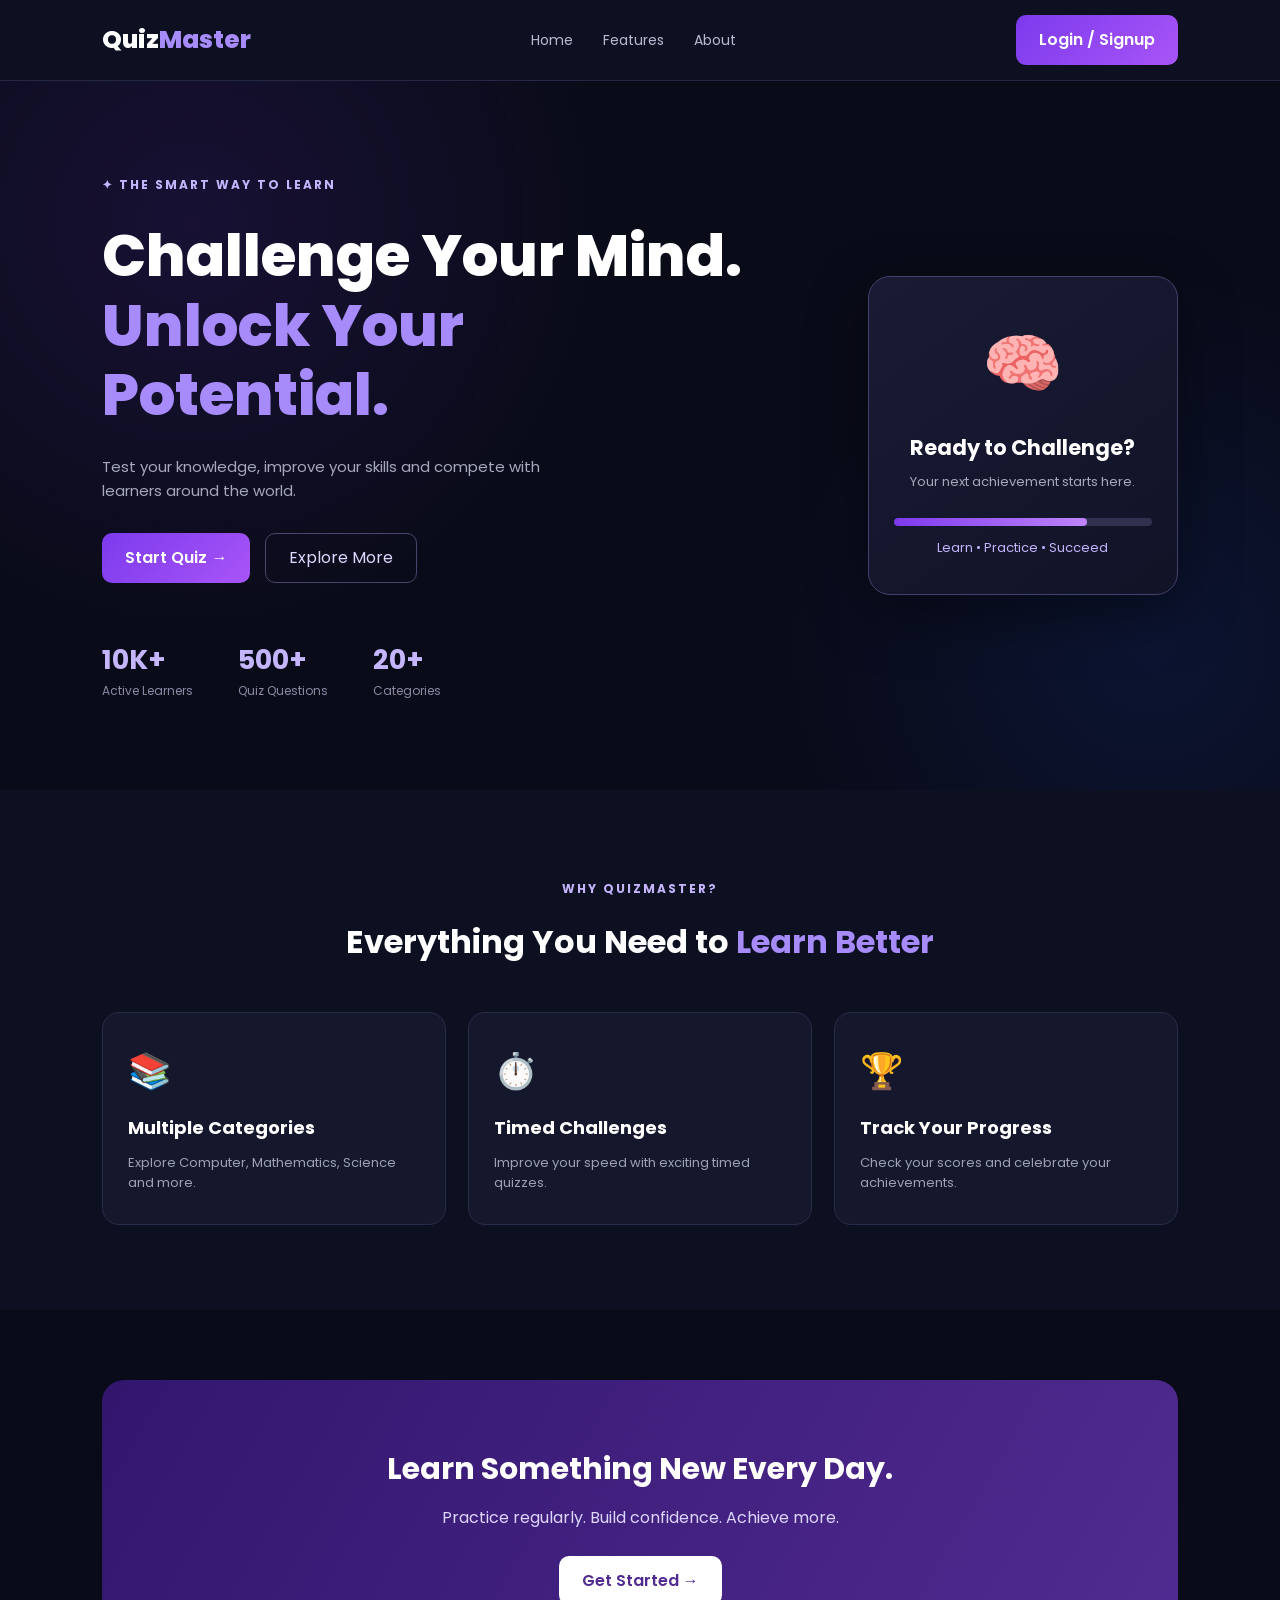
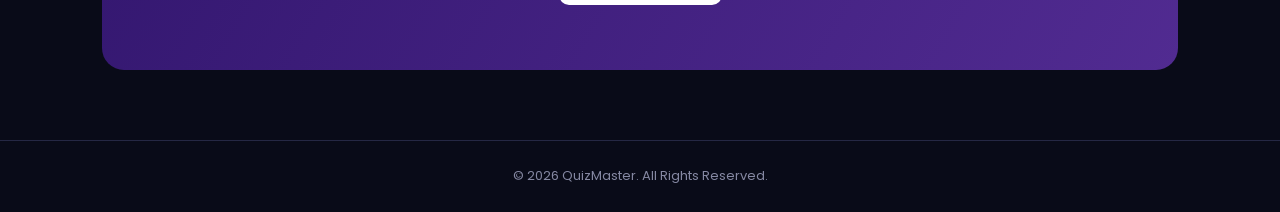
==== index.html @ 5ab51cc5 "Add files via upload" ====
<!DOCTYPE html>
<html lang="en">
<head>
    <meta charset="UTF-8">
    <meta name="viewport" content="width=device-width, initial-scale=1.0">
    <title>QuizMaster - Test Your Knowledge</title>
    <link rel="stylesheet" href="style.css">
    <link rel="stylesheet" href="responsive.css">
</head>
<body>

<header class="navbar">
    <a href="index.html" class="logo">Quiz<span>Master</span></a>

    <nav>
        <a href="#home">Home</a>
        <a href="#features">Features</a>
        <a href="#about">About</a>
    </nav>

    <a href="login.html" class="nav-btn">Login / Signup</a>
</header>

<main>
    <section class="hero" id="home">
        <div class="hero-content">
            <span class="tag">✦ THE SMART WAY TO LEARN</span>

            <h1>Challenge Your Mind.<br>
                <span>Unlock Your Potential.</span>
            </h1>

            <p>
                Test your knowledge, improve your skills and
                compete with learners around the world.
            </p>

            <div class="hero-buttons">
                <a href="login.html" class="primary-btn">Start Quiz →</a>
                <a href="#features" class="secondary-btn">Explore More</a>
            </div>

            <div class="stats">
                <div>
                    <h2>10K+</h2>
                    <p>Active Learners</p>
                </div>
                <div>
                    <h2>500+</h2>
                    <p>Quiz Questions</p>
                </div>
                <div>
                    <h2>20+</h2>
                    <p>Categories</p>
                </div>
            </div>
        </div>

        <div class="hero-card">
            <div class="quiz-icon">🧠</div>
            <h2>Ready to Challenge?</h2>
            <p>Your next achievement starts here.</p>
            <div class="progress">
                <span></span>
            </div>
            <p class="small-text">Learn • Practice • Succeed</p>
        </div>
    </section>

    <section class="features" id="features">
        <div class="section-heading">
            <span class="tag">WHY QUIZMASTER?</span>
            <h2>Everything You Need to <span>Learn Better</span></h2>
        </div>

        <div class="feature-grid">
            <div class="feature-card">
                <div>📚</div>
                <h3>Multiple Categories</h3>
                <p>Explore Computer, Mathematics, Science and more.</p>
            </div>

            <div class="feature-card">
                <div>⏱️</div>
                <h3>Timed Challenges</h3>
                <p>Improve your speed with exciting timed quizzes.</p>
            </div>

            <div class="feature-card">
                <div>🏆</div>
                <h3>Track Your Progress</h3>
                <p>Check your scores and celebrate your achievements.</p>
            </div>
        </div>
    </section>

    <section class="about" id="about">
        <h2>Learn Something New Every Day.</h2>
        <p>Practice regularly. Build confidence. Achieve more.</p>
        <a href="login.html" class="primary-btn">Get Started →</a>
    </section>
</main>

<footer>
    <p>© 2026 QuizMaster. All Rights Reserved.</p>
</footer>

<script src="script.js"></script>
</body>
</html>
---- style.css ----
@import url('https://fonts.googleapis.com/css2?family=Poppins:wght@400;500;600;700;800&display=swap');

* {
    margin: 0;
    padding: 0;
    box-sizing: border-box;
}

html {
    scroll-behavior: smooth;
}

body {
    font-family: 'Poppins', sans-serif;
    background: #090b18;
    color: #ffffff;
    line-height: 1.6;
}

a {
    text-decoration: none;
    color: inherit;
}

.navbar {
    width: 100%;
    min-height: 80px;
    padding: 15px 8%;
    display: flex;
    align-items: center;
    justify-content: space-between;
    background: #0d1021;
    border-bottom: 1px solid #252844;
    position: sticky;
    top: 0;
    z-index: 100;
}

.logo {
    font-size: 25px;
    font-weight: 800;
}

.logo span,
.hero h1 span,
.section-heading h2 span {
    color: #a78bfa;
}

.navbar nav {
    display: flex;
    gap: 30px;
}

.navbar nav a {
    color: #b8bad0;
    font-size: 14px;
    transition: 0.3s;
}

.navbar nav a:hover {
    color: #a78bfa;
}

.nav-btn,
.primary-btn {
    background: linear-gradient(135deg, #7c3aed, #a855f7);
    padding: 12px 23px;
    border-radius: 10px;
    font-weight: 600;
    display: inline-block;
    transition: 0.3s;
}

.nav-btn:hover,
.primary-btn:hover {
    transform: translateY(-3px);
    box-shadow: 0 8px 25px #7c3aed55;
}

.hero {
    min-height: 650px;
    padding: 90px 8%;
    display: flex;
    align-items: center;
    justify-content: space-between;
    gap: 50px;
    background:
        radial-gradient(circle at 15% 20%, #5428a533, transparent 35%),
        radial-gradient(circle at 90% 80%, #1d4ed822, transparent 30%);
}

.hero-content {
    max-width: 650px;
}

.tag {
    color: #c4b5fd;
    font-size: 12px;
    font-weight: 700;
    letter-spacing: 2px;
}

.hero h1 {
    font-size: clamp(36px, 5vw, 58px);
    line-height: 1.2;
    margin: 25px 0;
    font-weight: 800;
}

.hero-content > p {
    color: #a6a8bd;
    max-width: 500px;
    font-size: 15px;
}

.hero-buttons {
    display: flex;
    flex-wrap: wrap;
    gap: 15px;
    margin-top: 30px;
}

.secondary-btn {
    border: 1px solid #48466c;
    padding: 11px 23px;
    border-radius: 10px;
    color: #ddd6fe;
}

.stats {
    display: flex;
    flex-wrap: wrap;
    gap: 45px;
    margin-top: 55px;
}

.stats h2 {
    font-size: 27px;
    color: #c4b5fd;
}

.stats p {
    color: #888ba5;
    font-size: 12px;
}

.hero-card {
    width: 310px;
    padding: 35px 25px;
    text-align: center;
    border: 1px solid #45406b;
    border-radius: 22px;
    background: linear-gradient(145deg, #191b35, #111327);
    box-shadow: 0 20px 60px #0006;
}

.quiz-icon {
    font-size: 65px;
    margin-bottom: 15px;
}

.hero-card h2 {
    font-size: 21px;
    margin-bottom: 8px;
}

.hero-card p {
    color: #a6a8bd;
    font-size: 13px;
}

.progress {
    height: 8px;
    background: #30314e;
    border-radius: 20px;
    margin: 25px 0 12px;
    overflow: hidden;
}

.progress span {
    display: block;
    width: 75%;
    height: 100%;
    border-radius: 20px;
    background: linear-gradient(90deg, #7c3aed, #c084fc);
}

.small-text {
    color: #c4b5fd !important;
}

.features {
    padding: 85px 8%;
    background: #0d1021;
}

.section-heading {
    text-align: center;
    max-width: 650px;
    margin: 0 auto 45px;
}

.section-heading h2 {
    font-size: 32px;
    margin-top: 15px;
}

.feature-grid {
    display: grid;
    grid-template-columns: repeat(3, 1fr);
    gap: 22px;
}

.feature-card {
    padding: 30px 25px;
    border: 1px solid #292c49;
    border-radius: 17px;
    background: #15182c;
    transition: 0.3s;
}

.feature-card:hover {
    transform: translateY(-7px);
    border-color: #8b5cf6;
}

.feature-card div {
    font-size: 35px;
    margin-bottom: 15px;
}

.feature-card h3 {
    font-size: 18px;
    margin-bottom: 10px;
}

.feature-card p {
    color: #9da0b7;
    font-size: 13px;
}

.about {
    margin: 70px 8%;
    padding: 65px 25px;
    text-align: center;
    border-radius: 22px;
    background: linear-gradient(120deg, #32166e, #512b91);
}

.about h2 {
    font-size: 30px;
    margin-bottom: 12px;
}

.about p {
    color: #ddd6fe;
    margin-bottom: 25px;
}

.about .primary-btn {
    background: #ffffff;
    color: #512b91;
}

footer {
    padding: 25px;
    text-align: center;
    color: #8588a2;
    border-top: 1px solid #252844;
    font-size: 13px;
}

/* ===== PREMIUM LOGIN PAGE ===== */

.login-body {
    min-height: 100vh;
    background:
        radial-gradient(circle at top left, #43208055, transparent 40%),
        radial-gradient(circle at bottom right, #312e8155, transparent 40%),
        #090b18;
}

.login-container {
    min-height: 100vh;
    padding: 35px 18px;
    display: flex;
    flex-direction: column;
    align-items: center;
    justify-content: center;
}

.login-container > .logo {
    font-size: 30px;
    margin-bottom: 28px;
}

.login-card {
    width: 100%;
    max-width: 430px;
    padding: 35px 28px;
    background: rgba(23, 25, 49, 0.95);
    border: 1px solid #39345d;
    border-radius: 22px;
    box-shadow: 0 20px 70px #0008;
}

.login-icon {
    width: 65px;
    height: 65px;
    display: grid;
    place-items: center;
    margin: 0 auto 18px;
    border-radius: 18px;
    background: #7040bc33;
    font-size: 35px;
}

.login-card h1 {
    font-size: 28px;
    text-align: center;
    margin-bottom: 8px;
}

.login-subtitle {
    color: #a7a8c0;
    font-size: 13px;
    text-align: center;
    margin-bottom: 28px;
}

.login-card form > label {
    display: block;
    font-size: 13px;
    font-weight: 600;
    margin: 17px 0 8px;
    color: #e2ddf7;
}

.login-card input[type="email"],
.login-card input[type="password"],
.password-box input {
    width: 100%;
    height: 50px;
    padding: 0 14px;
    border: 1px solid #414361;
    border-radius: 10px;
    background: #101329;
    color: white;
    font-family: inherit;
    font-size: 14px;
    outline: none;
}

.login-card input:focus {
    border-color: #a78bfa;
    box-shadow: 0 0 0 3px #8b5cf633;
}

.login-card input::placeholder {
    color: #777b99;
}

.password-box {
    display: flex;
    align-items: center;
    gap: 8px;
}

.password-box input {
    flex: 1;
    min-width: 0;
}

#togglePassword {
    padding: 12px;
    background: #292447;
    border: 1px solid #51427c;
    border-radius: 9px;
    color: #d8ccff;
    font-family: inherit;
}

.login-options {
    display: flex;
    justify-content: space-between;
    align-items: center;
    gap: 8px;
    flex-wrap: wrap;
    margin: 20px 0;
    font-size: 12px;
}

.remember {
    display: flex;
    align-items: center;
    gap: 6px;
    color: #c3c3d5;
}

.login-options a,
.signup-text a {
    color: #b99aff;
}

.login-submit {
    width: 100%;
    height: 50px;
    border: none;
    border-radius: 10px;
    background: linear-gradient(120deg, #7138d5, #a855f7);
    color: white;
    font-family: inherit;
    font-size: 15px;
    font-weight: 700;
    cursor: pointer;
    box-shadow: 0 8px 25px #7138d544;
}

.login-divider {
    display: flex;
    align-items: center;
    gap: 12px;
    margin: 23px 0;
    color: #888aa5;
    font-size: 12px;
}

.login-divider::before,
.login-divider::after {
    content: "";
    flex: 1;
    height: 1px;
    background: #383953;
}

.google-btn {
    width: 100%;
    height: 48px;
    border: 1px solid #414361;
    border-radius: 10px;
    background: #20223a;
    color: white;
    font-family: inherit;
    font-size: 13px;
}

.signup-text {
    text-align: center;
    margin-top: 25px;
    color: #a7a8c0;
    font-size: 13px;
}

.login-footer {
    color: #777b99;
    font-size: 11px;
    text-align: center;
    margin-top: 25px;
}

@media (max-width: 380px) {
    .login-card {
        padding: 28px 18px;
    }

    .login-options {
        font-size: 11px;
    }
}
---- responsive.css ----
/* TABLET */
@media (max-width: 900px) {
    .hero {
        padding: 70px 5%;
        gap: 25px;
    }

    .hero h1 {
        font-size: 42px;
    }

    .stats {
        gap: 25px;
    }

    .feature-grid {
        grid-template-columns: repeat(2, 1fr);
    }
}

/* MOBILE */
@media (max-width: 600px) {
    .navbar {
        padding: 15px 5%;
        flex-wrap: wrap;
        gap: 15px;
    }

    .logo {
        font-size: 22px;
    }

    .navbar nav {
        order: 3;
        width: 100%;
        justify-content: center;
        gap: 22px;
    }

    .navbar nav a {
        font-size: 12px;
    }

    .nav-btn {
        padding: 9px 13px;
        font-size: 12px;
    }

    .hero {
        min-height: auto;
        padding: 65px 6%;
        flex-direction: column;
        text-align: center;
    }

    .hero h1 {
        font-size: 36px;
    }

    .hero-content > p {
        font-size: 13px;
    }

    .hero-buttons {
        justify-content: center;
    }

    .stats {
        justify-content: center;
        gap: 22px;
        margin-top: 35px;
    }

    .stats h2 {
        font-size: 22px;
    }

    .stats p {
        font-size: 10px;
    }

    .hero-card {
        width: 100%;
        max-width: 320px;
    }

    .features {
        padding: 60px 6%;
    }

    .section-heading h2 {
        font-size: 25px;
    }

    .feature-grid {
        grid-template-columns: 1fr;
    }

    .feature-card {
        padding: 25px 20px;
    }

    .about {
        margin: 45px 5%;
        padding: 45px 20px;
    }

    .about h2 {
        font-size: 24px;
    }
}
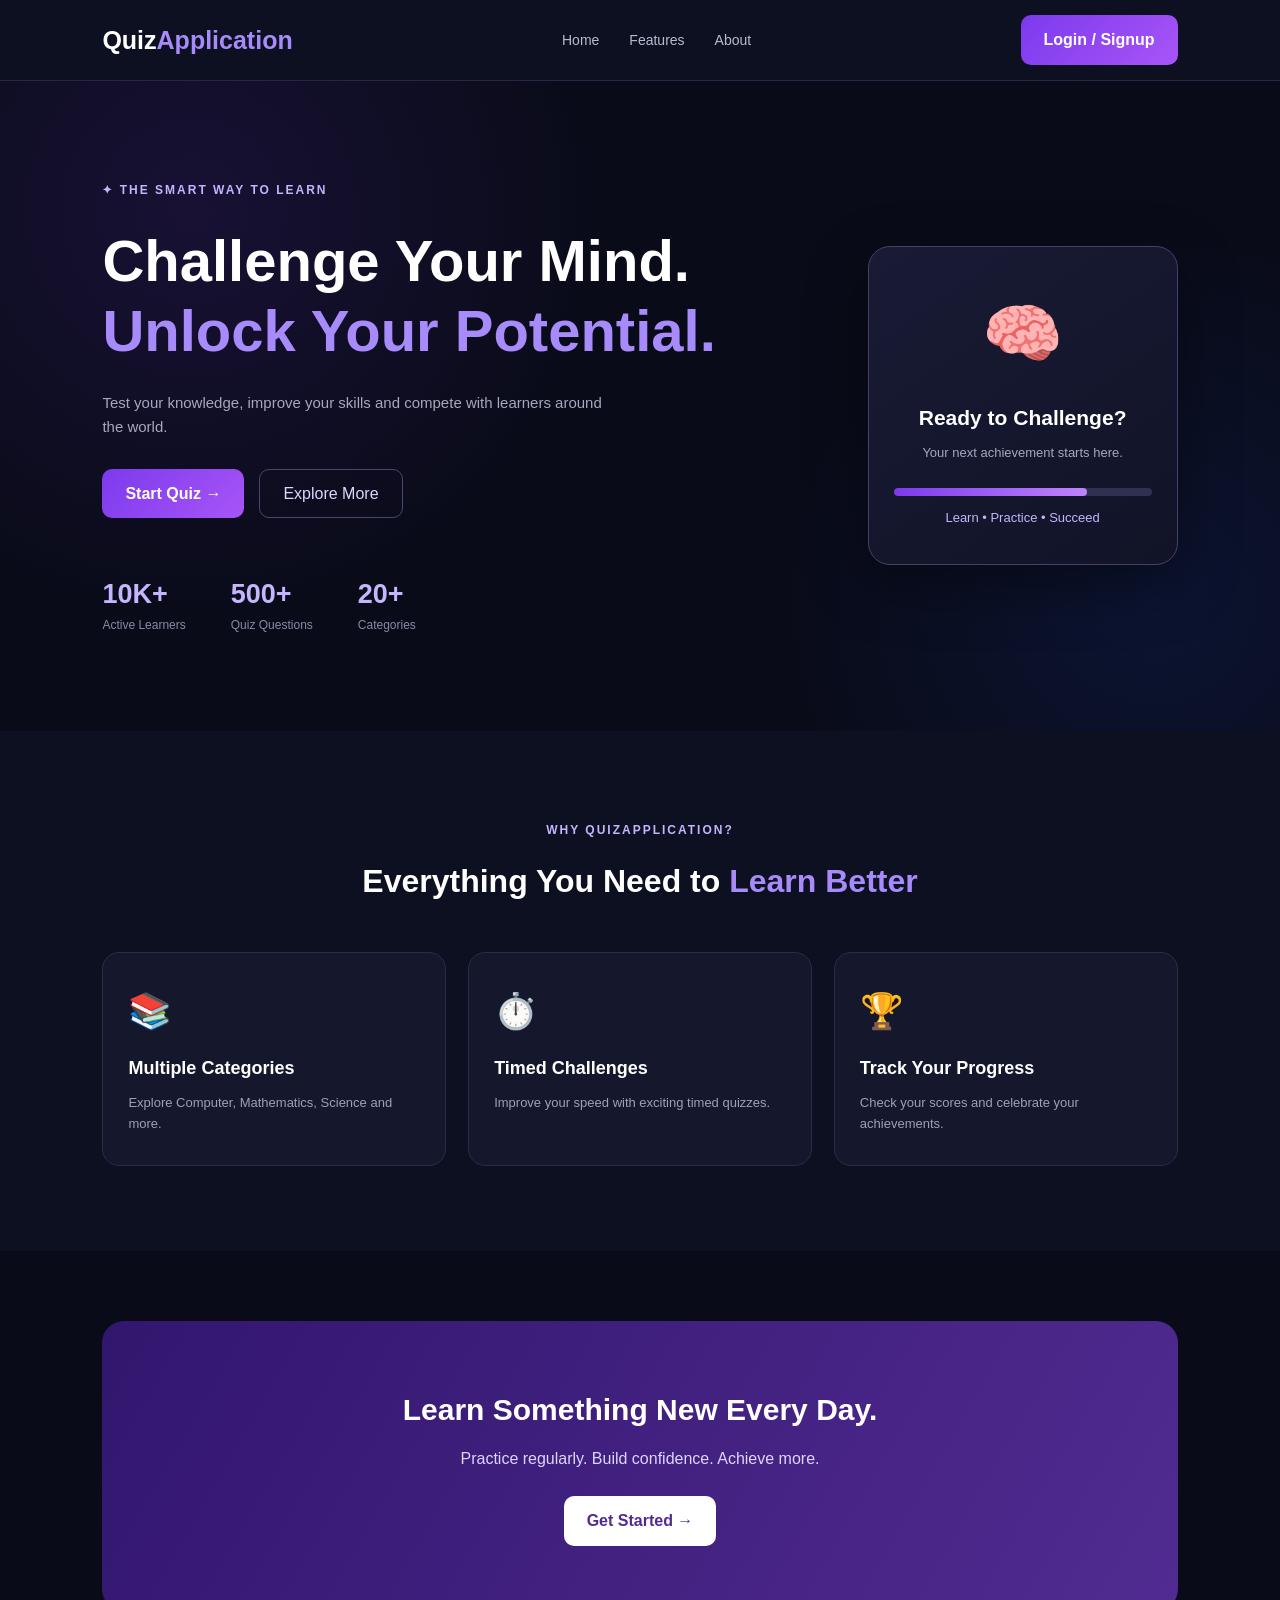
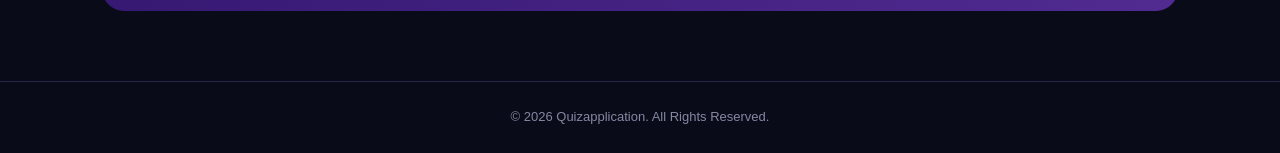
==== commit 30fb4ba8: "Add files via upload" ====
--- a/index.html
+++ b/index.html
@@ -4,14 +4,14 @@
 <head>
     <meta charset="UTF-8">
     <meta name="viewport" content="width=device-width, initial-scale=1.0">
-    <title>QuizMaster - Test Your Knowledge</title>
+    <title>QuizApplication - Test Your Knowledge</title>
     <link rel="stylesheet" href="style.css">
     <link rel="stylesheet" href="responsive.css">
 </head>
 <body>
 
 <header class="navbar">
-    <a href="index.html" class="logo">Quiz<span>Master</span></a>
+    <a href="index.html" class="logo">Quiz<span>Application</span></a>
 
     <nav>
         <a href="#home">Home</a>
@@ -70,7 +70,7 @@
 
     <section class="features" id="features">
         <div class="section-heading">
-            <span class="tag">WHY QUIZMASTER?</span>
+            <span class="tag">WHY QUIZAPPLICATION?</span>
             <h2>Everything You Need to <span>Learn Better</span></h2>
         </div>
 
@@ -103,7 +103,7 @@
 </main>
 
 <footer>
-    <p>© 2026 QuizMaster. All Rights Reserved.</p>
+    <p>© 2026 Quizapplication. All Rights Reserved.</p>
 </footer>
 
 <script src="script.js"></script>
--- a/style.css
+++ b/style.css
@@ -1,3 +1,261 @@
+
+/* =================================
+   QUIZ APPLICATION - PREMIUM DESIGN
+================================= */
+
+.quiz-container {
+    width: min(100% - 32px, 850px) !important;
+    margin: 35px auto !important;
+    padding: 28px !important;
+    background: linear-gradient(145deg, #15172b, #0d1020) !important;
+    border: 1px solid rgba(167, 139, 250, 0.18);
+    border-radius: 24px !important;
+    box-shadow: 0 15px 50px rgba(0,0,0,0.35);
+}
+
+.quiz-top {
+    display: flex;
+    align-items: center;
+    justify-content: space-between;
+    gap: 15px;
+    flex-wrap: wrap;
+    margin-bottom: 25px;
+}
+
+.quiz-top h2 {
+    font-size: clamp(24px, 5vw, 38px) !important;
+    font-weight: 800;
+    color: #ffffff;
+    margin-top: 12px;
+}
+
+.quiz-top .tag {
+    color: #c4a5ff;
+    letter-spacing: 3px;
+    font-weight: 800;
+}
+
+.timer-box {
+    background: rgba(139, 92, 246, 0.15);
+    border: 1px solid rgba(168, 85, 247, 0.4);
+    border-radius: 15px;
+    padding: 12px 20px;
+    color: #d8b4fe;
+    font-weight: 700;
+    text-align: center;
+}
+
+.quiz-progress {
+    height: 9px;
+    background: #292d43;
+    border-radius: 20px;
+    overflow: hidden;
+    margin: 25px 0;
+}
+
+#progressBar {
+    height: 100%;
+    width: 0;
+    background: linear-gradient(90deg, #7c3aed, #c084fc);
+    border-radius: 20px;
+    transition: width 0.4s ease;
+}
+
+.question-info {
+    display: flex;
+    justify-content: space-between;
+    align-items: center;
+    flex-wrap: wrap;
+    gap: 10px;
+    margin: 20px 0;
+    color: #c4b5fd;
+    font-size: 15px;
+    font-weight: 700;
+}
+
+.question-card {
+    background: linear-gradient(145deg, #20243b, #171a2e);
+    border: 1px solid #343957;
+    border-radius: 20px;
+    padding: 28px;
+    margin: 20px 0;
+}
+
+#questionText {
+    color: #ffffff;
+    font-size: clamp(21px, 4vw, 30px) !important;
+    line-height: 1.5;
+    font-weight: 750;
+    margin-bottom: 25px;
+    overflow-wrap: anywhere;
+}
+
+#optionsContainer {
+    display: grid;
+    grid-template-columns: 1fr 1fr;
+    gap: 14px;
+}
+
+#optionsContainer button {
+    width: 100%;
+    min-height: 62px;
+    padding: 16px;
+    border: 1px solid #393e5c;
+    border-radius: 14px;
+    background: #242941;
+    color: #eeeeff;
+    font-size: 16px;
+    font-weight: 600;
+    text-align: left;
+    cursor: pointer;
+    transition: 0.25s ease;
+}
+
+#optionsContainer button:active {
+    transform: scale(0.97);
+}
+
+#optionsContainer button:hover {
+    border-color: #a78bfa;
+    background: #343052;
+}
+
+/* Selected answer */
+#optionsContainer button.selected,
+#optionsContainer button.active,
+#optionsContainer button.correct,
+#optionsContainer button.wrong {
+    border: 2px solid #a78bfa;
+    background: rgba(124, 58, 237, 0.25);
+    color: white;
+}
+
+.quiz-navigation {
+    display: flex;
+    gap: 15px;
+    margin: 25px 0;
+}
+
+.quiz-navigation button {
+    flex: 1;
+    min-height: 58px;
+    border-radius: 15px;
+    font-size: 16px;
+    font-weight: 700;
+    transition: 0.25s ease;
+}
+
+.quiz-navigation .primary-btn,
+.quiz-navigation button.primary-btn {
+    background: linear-gradient(110deg, #7c3aed, #a855f7);
+    color: white;
+    border: none;
+    box-shadow: 0 5px 20px rgba(124, 58, 237, 0.25);
+}
+
+.quiz-navigation .secondary-btn,
+.quiz-navigation button.secondary-btn {
+    background: #292d43;
+    color: #ddd6fe;
+    border: 1px solid #454967;
+}
+
+.quiz-navigation button:active {
+    transform: scale(0.97);
+}
+
+.question-dots {
+    display: flex;
+    flex-wrap: wrap;
+    justify-content: center;
+    gap: 9px;
+    margin: 25px 0;
+}
+
+.question-dots button {
+    width: 38px;
+    height: 38px;
+    border-radius: 10px;
+    background: #242941;
+    color: #ddd6fe;
+    border: 1px solid #414766;
+    font-weight: 700;
+}
+
+.question-dots button.active,
+.question-dots button.current {
+    background: linear-gradient(135deg, #7c3aed, #a855f7);
+    color: white;
+    border-color: #c4b5fd;
+}
+
+footer {
+    text-align: center;
+    padding: 30px 15px;
+    color: #8589a8;
+    border-top: 1px solid #292d43;
+    margin-top: 30px;
+}
+
+/* MOBILE RESPONSIVE */
+@media (max-width: 600px) {
+    .quiz-container {
+        width: calc(100% - 20px) !important;
+        margin: 18px auto !important;
+        padding: 17px !important;
+        border-radius: 18px !important;
+    }
+
+    .quiz-top {
+        gap: 12px;
+        margin-bottom: 20px;
+    }
+
+    .quiz-top h2 {
+        font-size: 26px !important;
+    }
+
+    .timer-box {
+        padding: 10px 15px;
+    }
+
+    .question-card {
+        padding: 19px;
+    }
+
+    #questionText {
+        font-size: 23px !important;
+        line-height: 1.4;
+    }
+
+    #optionsContainer {
+        grid-template-columns: 1fr;
+        gap: 11px;
+    }
+
+    #optionsContainer button {
+        min-height: 55px;
+        font-size: 15px;
+    }
+
+    .quiz-navigation {
+        gap: 10px;
+    }
+
+    .quiz-navigation button {
+        min-height: 52px;
+        font-size: 14px;
+    }
+
+    .question-dots {
+        gap: 7px;
+    }
+
+    .question-dots button {
+        width: 34px;
+        height: 34px;
+    }
+}
 
 @import url('https://fonts.googleapis.com/css2?family=Poppins:wght@400;500;600;700;800&display=swap');
 
@@ -470,3 +728,1446 @@
     }
 }
 
+/* ===== PREMIUM DASHBOARD DESIGN ===== */
+
+.dashboard {
+    width: min(100% - 28px, 1100px);
+    margin: 35px auto;
+}
+
+/* Welcome section */
+.welcome {
+    padding: 32px;
+    border-radius: 24px;
+    background: linear-gradient(125deg, #5125a8, #8b3ff0, #bd55e8);
+    display: flex;
+    justify-content: space-between;
+    align-items: center;
+    gap: 20px;
+    box-shadow: 0 12px 35px #7835c044;
+    margin-bottom: 28px;
+}
+
+.welcome h1 {
+    font-size: clamp(24px, 5vw, 36px);
+    color: white;
+    font-weight: 800;
+}
+
+.welcome p {
+    color: #eee2ff;
+}
+
+.welcome-icon {
+    font-size: 55px;
+}
+
+/* Statistics */
+.dashboard-stats {
+    display: grid;
+    grid-template-columns: repeat(3, 1fr);
+    gap: 16px;
+    margin: 25px 0 40px;
+}
+
+.stat-card {
+    padding: 24px 16px;
+    border-radius: 20px;
+    background: linear-gradient(145deg, #20243c, #15182a);
+    border: 1px solid #383254;
+    text-align: center;
+    transition: 0.3s ease;
+}
+
+.stat-card:hover {
+    transform: translateY(-5px);
+    border-color: #a855f7;
+}
+
+.stat-card span {
+    font-size: 32px;
+}
+
+.stat-card h2 {
+    color: #c084fc;
+    font-size: 29px;
+    margin: 12px 0 5px;
+}
+
+.stat-card p {
+    color: #b7b8cf;
+    font-size: 13px;
+}
+
+/* Section headings */
+.dashboard-heading {
+    margin-bottom: 22px;
+}
+
+.dashboard-heading h2,
+.history-section h2 {
+    color: white;
+    font-size: 25px;
+    font-weight: 800;
+}
+
+.dashboard-heading .tag {
+    color: #c084fc;
+    letter-spacing: 2px;
+    font-size: 12px;
+    font-weight: 800;
+}
+
+/* Subject cards */
+.subject-grid {
+    display: grid;
+    grid-template-columns: repeat(2, 1fr);
+    gap: 20px;
+}
+
+.subject-card {
+    padding: 25px;
+    border-radius: 22px;
+    background: linear-gradient(145deg, #20243b, #15182b);
+    border: 1px solid #343957;
+    transition: 0.3s ease;
+}
+
+.subject-card:hover {
+    transform: translateY(-6px);
+    border-color: #a855f7;
+    box-shadow: 0 12px 30px #8b5cf633;
+}
+
+.subject-card > div:first-child {
+    font-size: 42px;
+    margin-bottom: 15px;
+}
+
+.subject-card h3 {
+    color: white;
+    font-size: 22px;
+    margin-bottom: 8px;
+}
+
+.subject-card p {
+    color: #a8aac4;
+    margin-bottom: 20px;
+    font-size: 14px;
+}
+
+.subject-card button {
+    width: 100%;
+    padding: 14px;
+    border: none;
+    border-radius: 12px;
+    background: linear-gradient(110deg, #7c3aed, #a855f7);
+    color: white;
+    font-size: 15px;
+    font-weight: 800;
+    cursor: pointer;
+    transition: 0.3s;
+}
+
+.subject-card button:hover {
+    box-shadow: 0 5px 20px #9333ea66;
+}
+
+/* Recent activity */
+.history-section {
+    margin-top: 40px;
+    padding: 25px;
+    border-radius: 22px;
+    background: #171a2d;
+    border: 1px solid #343957;
+}
+
+#quizHistory {
+    margin-top: 20px;
+    color: #c4b5fd;
+}
+
+/* Mobile design */
+@media (max-width: 600px) {
+    .dashboard {
+        width: calc(100% - 24px);
+        margin: 20px auto;
+    }
+
+    .welcome {
+        padding: 23px 18px;
+        border-radius: 19px;
+    }
+
+    .welcome-icon {
+        font-size: 38px;
+    }
+
+    .dashboard-stats {
+        grid-template-columns: 1fr 1fr;
+        gap: 12px;
+    }
+
+    .stat-card {
+        padding: 18px 10px;
+    }
+
+    .subject-grid {
+        grid-template-columns: 1fr;
+        gap: 15px;
+    }
+
+    .subject-card {
+        padding: 21px;
+    }
+
+    .history-section {
+        padding: 19px;
+    }
+}
+
+/* ===== PREMIUM DASHBOARD DESIGN ===== */
+
+.dashboard {
+    width: min(100% - 28px, 1100px);
+    margin: 35px auto;
+}
+
+/* Welcome section */
+.welcome {
+    padding: 32px;
+    border-radius: 24px;
+    background: linear-gradient(125deg, #5125a8, #8b3ff0, #bd55e8);
+    display: flex;
+    justify-content: space-between;
+    align-items: center;
+    gap: 20px;
+    box-shadow: 0 12px 35px #7835c044;
+    margin-bottom: 28px;
+}
+
+.welcome h1 {
+    font-size: clamp(24px, 5vw, 36px);
+    color: white;
+    font-weight: 800;
+}
+
+.welcome p {
+    color: #eee2ff;
+}
+
+.welcome-icon {
+    font-size: 55px;
+}
+
+/* Statistics */
+.dashboard-stats {
+    display: grid;
+    grid-template-columns: repeat(3, 1fr);
+    gap: 16px;
+    margin: 25px 0 40px;
+}
+
+.stat-card {
+    padding: 24px 16px;
+    border-radius: 20px;
+    background: linear-gradient(145deg, #20243c, #15182a);
+    border: 1px solid #383254;
+    text-align: center;
+    transition: 0.3s ease;
+}
+
+.stat-card:hover {
+    transform: translateY(-5px);
+    border-color: #a855f7;
+}
+
+.stat-card span {
+    font-size: 32px;
+}
+
+.stat-card h2 {
+    color: #c084fc;
+    font-size: 29px;
+    margin: 12px 0 5px;
+}
+
+.stat-card p {
+    color: #b7b8cf;
+    font-size: 13px;
+}
+
+/* Section headings */
+.dashboard-heading {
+    margin-bottom: 22px;
+}
+
+.dashboard-heading h2,
+.history-section h2 {
+    color: white;
+    font-size: 25px;
+    font-weight: 800;
+}
+
+.dashboard-heading .tag {
+    color: #c084fc;
+    letter-spacing: 2px;
+    font-size: 12px;
+    font-weight: 800;
+}
+
+/* Subject cards */
+.subject-grid {
+    display: grid;
+    grid-template-columns: repeat(2, 1fr);
+    gap: 20px;
+}
+
+.subject-card {
+    padding: 25px;
+    border-radius: 22px;
+    background: linear-gradient(145deg, #20243b, #15182b);
+    border: 1px solid #343957;
+    transition: 0.3s ease;
+}
+
+.subject-card:hover {
+    transform: translateY(-6px);
+    border-color: #a855f7;
+    box-shadow: 0 12px 30px #8b5cf633;
+}
+
+.subject-card > div:first-child {
+    font-size: 42px;
+    margin-bottom: 15px;
+}
+
+.subject-card h3 {
+    color: white;
+    font-size: 22px;
+    margin-bottom: 8px;
+}
+
+.subject-card p {
+    color: #a8aac4;
+    margin-bottom: 20px;
+    font-size: 14px;
+}
+
+.subject-card button {
+    width: 100%;
+    padding: 14px;
+    border: none;
+    border-radius: 12px;
+    background: linear-gradient(110deg, #7c3aed, #a855f7);
+    color: white;
+    font-size: 15px;
+    font-weight: 800;
+    cursor: pointer;
+    transition: 0.3s;
+}
+
+.subject-card button:hover {
+    box-shadow: 0 5px 20px #9333ea66;
+}
+
+/* Recent activity */
+.history-section {
+    margin-top: 40px;
+    padding: 25px;
+    border-radius: 22px;
+    background: #171a2d;
+    border: 1px solid #343957;
+}
+
+#quizHistory {
+    margin-top: 20px;
+    color: #c4b5fd;
+}
+
+/* Mobile design */
+@media (max-width: 600px) {
+    .dashboard {
+        width: calc(100% - 24px);
+        margin: 20px auto;
+    }
+
+    .welcome {
+        padding: 23px 18px;
+        border-radius: 19px;
+    }
+
+    .welcome-icon {
+        font-size: 38px;
+    }
+
+    .dashboard-stats {
+        grid-template-columns: 1fr 1fr;
+        gap: 12px;
+    }
+
+    .stat-card {
+        padding: 18px 10px;
+    }
+
+    .subject-grid {
+        grid-template-columns: 1fr;
+        gap: 15px;
+    }
+
+    .subject-card {
+        padding: 21px;
+    }
+
+    .history-section {
+        padding: 19px;
+    }
+}
+
+/* ===== PREMIUM DASHBOARD DESIGN ===== */
+
+.dashboard {
+    width: min(100% - 28px, 1100px);
+    margin: 35px auto;
+}
+
+/* Welcome section */
+.welcome {
+    padding: 32px;
+    border-radius: 24px;
+    background: linear-gradient(125deg, #5125a8, #8b3ff0, #bd55e8);
+    display: flex;
+    justify-content: space-between;
+    align-items: center;
+    gap: 20px;
+    box-shadow: 0 12px 35px #7835c044;
+    margin-bottom: 28px;
+}
+
+.welcome h1 {
+    font-size: clamp(24px, 5vw, 36px);
+    color: white;
+    font-weight: 800;
+}
+
+.welcome p {
+    color: #eee2ff;
+}
+
+.welcome-icon {
+    font-size: 55px;
+}
+
+/* Statistics */
+.dashboard-stats {
+    display: grid;
+    grid-template-columns: repeat(3, 1fr);
+    gap: 16px;
+    margin: 25px 0 40px;
+}
+
+.stat-card {
+    padding: 24px 16px;
+    border-radius: 20px;
+    background: linear-gradient(145deg, #20243c, #15182a);
+    border: 1px solid #383254;
+    text-align: center;
+    transition: 0.3s ease;
+}
+
+.stat-card:hover {
+    transform: translateY(-5px);
+    border-color: #a855f7;
+}
+
+.stat-card span {
+    font-size: 32px;
+}
+
+.stat-card h2 {
+    color: #c084fc;
+    font-size: 29px;
+    margin: 12px 0 5px;
+}
+
+.stat-card p {
+    color: #b7b8cf;
+    font-size: 13px;
+}
+
+/* Section headings */
+.dashboard-heading {
+    margin-bottom: 22px;
+}
+
+.dashboard-heading h2,
+.history-section h2 {
+    color: white;
+    font-size: 25px;
+    font-weight: 800;
+}
+
+.dashboard-heading .tag {
+    color: #c084fc;
+    letter-spacing: 2px;
+    font-size: 12px;
+    font-weight: 800;
+}
+
+/* Subject cards */
+.subject-grid {
+    display: grid;
+    grid-template-columns: repeat(2, 1fr);
+    gap: 20px;
+}
+
+.subject-card {
+    padding: 25px;
+    border-radius: 22px;
+    background: linear-gradient(145deg, #20243b, #15182b);
+    border: 1px solid #343957;
+    transition: 0.3s ease;
+}
+
+.subject-card:hover {
+    transform: translateY(-6px);
+    border-color: #a855f7;
+    box-shadow: 0 12px 30px #8b5cf633;
+}
+
+.subject-card > div:first-child {
+    font-size: 42px;
+    margin-bottom: 15px;
+}
+
+.subject-card h3 {
+    color: white;
+    font-size: 22px;
+    margin-bottom: 8px;
+}
+
+.subject-card p {
+    color: #a8aac4;
+    margin-bottom: 20px;
+    font-size: 14px;
+}
+
+.subject-card button {
+    width: 100%;
+    padding: 14px;
+    border: none;
+    border-radius: 12px;
+    background: linear-gradient(110deg, #7c3aed, #a855f7);
+    color: white;
+    font-size: 15px;
+    font-weight: 800;
+    cursor: pointer;
+    transition: 0.3s;
+}
+
+.subject-card button:hover {
+    box-shadow: 0 5px 20px #9333ea66;
+}
+
+/* Recent activity */
+.history-section {
+    margin-top: 40px;
+    padding: 25px;
+    border-radius: 22px;
+    background: #171a2d;
+    border: 1px solid #343957;
+}
+
+#quizHistory {
+    margin-top: 20px;
+    color: #c4b5fd;
+}
+
+/* Mobile design */
+@media (max-width: 600px) {
+    .dashboard {
+        width: calc(100% - 24px);
+        margin: 20px auto;
+    }
+
+    .welcome {
+        padding: 23px 18px;
+        border-radius: 19px;
+    }
+
+    .welcome-icon {
+        font-size: 38px;
+    }
+
+    .dashboard-stats {
+        grid-template-columns: 1fr 1fr;
+        gap: 12px;
+    }
+
+    .stat-card {
+        padding: 18px 10px;
+    }
+
+    .subject-grid {
+        grid-template-columns: 1fr;
+        gap: 15px;
+    }
+
+    .subject-card {
+        padding: 21px;
+    }
+
+    .history-section {
+        padding: 19px;
+    }
+}
+/* ===== PREMIUM DASHBOARD DESIGN ===== */
+
+.dashboard {
+    width: min(100% - 28px, 1100px);
+    margin: 35px auto;
+}
+
+/* Welcome section */
+.welcome {
+    padding: 32px;
+    border-radius: 24px;
+    background: linear-gradient(125deg, #5125a8, #8b3ff0, #bd55e8);
+    display: flex;
+    justify-content: space-between;
+    align-items: center;
+    gap: 20px;
+    box-shadow: 0 12px 35px #7835c044;
+    margin-bottom: 28px;
+}
+
+.welcome h1 {
+    font-size: clamp(24px, 5vw, 36px);
+    color: white;
+    font-weight: 800;
+}
+
+.welcome p {
+    color: #eee2ff;
+}
+
+.welcome-icon {
+    font-size: 55px;
+}
+
+/* Statistics */
+.dashboard-stats {
+    display: grid;
+    grid-template-columns: repeat(3, 1fr);
+    gap: 16px;
+    margin: 25px 0 40px;
+}
+
+.stat-card {
+    padding: 24px 16px;
+    border-radius: 20px;
+    background: linear-gradient(145deg, #20243c, #15182a);
+    border: 1px solid #383254;
+    text-align: center;
+    transition: 0.3s ease;
+}
+
+.stat-card:hover {
+    transform: translateY(-5px);
+    border-color: #a855f7;
+}
+
+.stat-card span {
+    font-size: 32px;
+}
+
+.stat-card h2 {
+    color: #c084fc;
+    font-size: 29px;
+    margin: 12px 0 5px;
+}
+
+.stat-card p {
+    color: #b7b8cf;
+    font-size: 13px;
+}
+
+/* Section headings */
+.dashboard-heading {
+    margin-bottom: 22px;
+}
+
+.dashboard-heading h2,
+.history-section h2 {
+    color: white;
+    font-size: 25px;
+    font-weight: 800;
+}
+
+.dashboard-heading .tag {
+    color: #c084fc;
+    letter-spacing: 2px;
+    font-size: 12px;
+    font-weight: 800;
+}
+
+/* Subject cards */
+.subject-grid {
+    display: grid;
+    grid-template-columns: repeat(2, 1fr);
+    gap: 20px;
+}
+
+.subject-card {
+    padding: 25px;
+    border-radius: 22px;
+    background: linear-gradient(145deg, #20243b, #15182b);
+    border: 1px solid #343957;
+    transition: 0.3s ease;
+}
+
+.subject-card:hover {
+    transform: translateY(-6px);
+    border-color: #a855f7;
+    box-shadow: 0 12px 30px #8b5cf633;
+}
+
+.subject-card > div:first-child {
+    font-size: 42px;
+    margin-bottom: 15px;
+}
+
+.subject-card h3 {
+    color: white;
+    font-size: 22px;
+    margin-bottom: 8px;
+}
+
+.subject-card p {
+    color: #a8aac4;
+    margin-bottom: 20px;
+    font-size: 14px;
+}
+
+.subject-card button {
+    width: 100%;
+    padding: 14px;
+    border: none;
+    border-radius: 12px;
+    background: linear-gradient(110deg, #7c3aed, #a855f7);
+    color: white;
+    font-size: 15px;
+    font-weight: 800;
+    cursor: pointer;
+    transition: 0.3s;
+}
+
+.subject-card button:hover {
+    box-shadow: 0 5px 20px #9333ea66;
+}
+
+/* Recent activity */
+.history-section {
+    margin-top: 40px;
+    padding: 25px;
+    border-radius: 22px;
+    background: #171a2d;
+    border: 1px solid #343957;
+}
+
+#quizHistory {
+    margin-top: 20px;
+    color: #c4b5fd;
+}
+
+/* Mobile design */
+@media (max-width: 600px) {
+    .dashboard {
+        width: calc(100% - 24px);
+        margin: 20px auto;
+    }
+
+    .welcome {
+        padding: 23px 18px;
+        border-radius: 19px;
+    }
+
+    .welcome-icon {
+        font-size: 38px;
+    }
+
+    .dashboard-stats {
+        grid-template-columns: 1fr 1fr;
+        gap: 12px;
+    }
+
+    .stat-card {
+        padding: 18px 10px;
+    }
+
+    .subject-grid {
+        grid-template-columns: 1fr;
+        gap: 15px;
+    }
+
+    .subject-card {
+        padding: 21px;
+    }
+
+    .history-section {
+        padding: 19px;
+    }
+}
+
+/* ===== PREMIUM DASHBOARD DESIGN ===== */
+
+.dashboard {
+    width: min(100% - 28px, 1100px);
+    margin: 35px auto;
+}
+
+/* Welcome section */
+.welcome {
+    padding: 32px;
+    border-radius: 24px;
+    background: linear-gradient(125deg, #5125a8, #8b3ff0, #bd55e8);
+    display: flex;
+    justify-content: space-between;
+    align-items: center;
+    gap: 20px;
+    box-shadow: 0 12px 35px #7835c044;
+    margin-bottom: 28px;
+}
+
+.welcome h1 {
+    font-size: clamp(24px, 5vw, 36px);
+    color: white;
+    font-weight: 800;
+}
+
+.welcome p {
+    color: #eee2ff;
+}
+
+.welcome-icon {
+    font-size: 55px;
+}
+
+/* Statistics */
+.dashboard-stats {
+    display: grid;
+    grid-template-columns: repeat(3, 1fr);
+    gap: 16px;
+    margin: 25px 0 40px;
+}
+
+.stat-card {
+    padding: 24px 16px;
+    border-radius: 20px;
+    background: linear-gradient(145deg, #20243c, #15182a);
+    border: 1px solid #383254;
+    text-align: center;
+    transition: 0.3s ease;
+}
+
+.stat-card:hover {
+    transform: translateY(-5px);
+    border-color: #a855f7;
+}
+
+.stat-card span {
+    font-size: 32px;
+}
+
+.stat-card h2 {
+    color: #c084fc;
+    font-size: 29px;
+    margin: 12px 0 5px;
+}
+
+.stat-card p {
+    color: #b7b8cf;
+    font-size: 13px;
+}
+
+/* Section headings */
+.dashboard-heading {
+    margin-bottom: 22px;
+}
+
+.dashboard-heading h2,
+.history-section h2 {
+    color: white;
+    font-size: 25px;
+    font-weight: 800;
+}
+
+.dashboard-heading .tag {
+    color: #c084fc;
+    letter-spacing: 2px;
+    font-size: 12px;
+    font-weight: 800;
+}
+
+/* Subject cards */
+.subject-grid {
+    display: grid;
+    grid-template-columns: repeat(2, 1fr);
+    gap: 20px;
+}
+
+.subject-card {
+    padding: 25px;
+    border-radius: 22px;
+    background: linear-gradient(145deg, #20243b, #15182b);
+    border: 1px solid #343957;
+    transition: 0.3s ease;
+}
+
+.subject-card:hover {
+    transform: translateY(-6px);
+    border-color: #a855f7;
+    box-shadow: 0 12px 30px #8b5cf633;
+}
+
+.subject-card > div:first-child {
+    font-size: 42px;
+    margin-bottom: 15px;
+}
+
+.subject-card h3 {
+    color: white;
+    font-size: 22px;
+    margin-bottom: 8px;
+}
+
+.subject-card p {
+    color: #a8aac4;
+    margin-bottom: 20px;
+    font-size: 14px;
+}
+
+.subject-card button {
+    width: 100%;
+    padding: 14px;
+    border: none;
+    border-radius: 12px;
+    background: linear-gradient(110deg, #7c3aed, #a855f7);
+    color: white;
+    font-size: 15px;
+    font-weight: 800;
+    cursor: pointer;
+    transition: 0.3s;
+}
+
+.subject-card button:hover {
+    box-shadow: 0 5px 20px #9333ea66;
+}
+
+/* Recent activity */
+.history-section {
+    margin-top: 40px;
+    padding: 25px;
+    border-radius: 22px;
+    background: #171a2d;
+    border: 1px solid #343957;
+}
+
+#quizHistory {
+    margin-top: 20px;
+    color: #c4b5fd;
+}
+
+/* Mobile design */
+@media (max-width: 600px) {
+    .dashboard {
+        width: calc(100% - 24px);
+        margin: 20px auto;
+    }
+
+    .welcome {
+        padding: 23px 18px;
+        border-radius: 19px;
+    }
+
+    .welcome-icon {
+        font-size: 38px;
+    }
+
+    .dashboard-stats {
+        grid-template-columns: 1fr 1fr;
+        gap: 12px;
+    }
+
+    .stat-card {
+        padding: 18px 10px;
+    }
+
+    .subject-grid {
+        grid-template-columns: 1fr;
+        gap: 15px;
+    }
+
+    .subject-card {
+        padding: 21px;
+    }
+
+    .history-section {
+        padding: 19px;
+    }
+}
+
+/* ===== PREMIUM RESULT SECTION ===== */
+
+.result-container {
+    width: 100%;
+    max-width: 850px;
+    margin: 40px auto;
+    padding: 20px;
+}
+
+.result-card {
+    background: linear-gradient(145deg, #17152d, #101827);
+    border: 1px solid rgba(139, 92, 246, 0.35);
+    border-radius: 25px;
+    padding: 35px 22px;
+    text-align: center;
+    box-shadow: 0 15px 45px rgba(0, 0, 0, 0.4);
+}
+
+.result-icon {
+    font-size: 65px;
+    margin-bottom: 15px;
+    filter: drop-shadow(0 0 15px #a78bfa);
+}
+
+.result-card .tag {
+    display: inline-block;
+    color: #c4b5fd;
+    background: rgba(139, 92, 246, 0.15);
+    border: 1px solid rgba(167, 139, 250, 0.3);
+    padding: 8px 18px;
+    border-radius: 30px;
+    font-size: 12px;
+    letter-spacing: 2px;
+}
+
+.result-card h1 {
+    color: #ffffff;
+    font-size: 30px;
+    margin: 18px 0 10px;
+}
+
+.result-subtitle {
+    color: #a5b4c8;
+    line-height: 1.7;
+}
+
+.score-circle {
+    width: 175px;
+    height: 175px;
+    margin: 30px auto;
+    border-radius: 50%;
+    border: 9px solid #8b5cf6;
+    background: linear-gradient(145deg, #25204a, #111827);
+    box-shadow: 0 0 30px rgba(139, 92, 246, 0.3);
+    display: flex;
+    flex-direction: column;
+    justify-content: center;
+    align-items: center;
+}
+
+#percentage {
+    color: #ffffff;
+    font-size: 42px;
+    font-weight: 800;
+}
+
+.score-circle small {
+    color: #c4b5fd;
+    letter-spacing: 2px;
+}
+
+#subjectResult {
+    color: #c4b5fd;
+    margin: 20px 0 10px;
+}
+
+#performance {
+    color: #a5b4c8;
+    line-height: 1.6;
+}
+
+.result-stats {
+    display: grid;
+    grid-template-columns: repeat(3, 1fr);
+    gap: 12px;
+    margin-top: 30px;
+}
+
+.result-stats > div {
+    background: rgba(255, 255, 255, 0.05);
+    border: 1px solid rgba(139, 92, 246, 0.2);
+    border-radius: 16px;
+    padding: 20px 8px;
+}
+
+.result-stats h2 {
+    color: #a78bfa;
+    font-size: 25px;
+    margin-bottom: 8px;
+}
+
+.result-stats p {
+    color: #a5b4c8;
+    font-size: 13px;
+}
+
+.result-buttons {
+    display: flex;
+    justify-content: center;
+    flex-wrap: wrap;
+    gap: 15px;
+    margin-top: 30px;
+}
+
+.result-buttons a,
+.result-buttons button {
+    padding: 13px 24px;
+    border: none;
+    border-radius: 12px;
+    background: linear-gradient(135deg, #8b5cf6, #3b82f6);
+    color: white;
+    text-decoration: none;
+    font-weight: 700;
+    cursor: pointer;
+    transition: 0.3s;
+}
+
+.result-buttons a:hover,
+.result-buttons button:hover {
+    transform: translateY(-3px);
+    box-shadow: 0 8px 20px rgba(139, 92, 246, 0.3);
+}
+
+@media (max-width: 480px) {
+    .result-container {
+        padding: 12px;
+        margin: 20px auto;
+    }
+
+    .result-card {
+        padding: 25px 15px;
+    }
+
+    .result-stats {
+        gap: 8px;
+    }
+
+    .result-stats > div {
+        padding: 15px 5px;
+    }
+
+    .result-stats h2 {
+        font-size: 21px;
+    }
+
+    .result-stats p {
+        font-size: 11px;
+    }
+}
+/* ===== PREMIUM RESULT SECTION ===== */
+
+.result-container {
+    width: 100%;
+    max-width: 850px;
+    margin: 40px auto;
+    padding: 20px;
+}
+
+.result-card {
+    background: linear-gradient(145deg, #17152d, #101827);
+    border: 1px solid rgba(139, 92, 246, 0.35);
+    border-radius: 25px;
+    padding: 35px 22px;
+    text-align: center;
+    box-shadow: 0 15px 45px rgba(0, 0, 0, 0.4);
+}
+
+.result-icon {
+    font-size: 65px;
+    margin-bottom: 15px;
+    filter: drop-shadow(0 0 15px #a78bfa);
+}
+
+.result-card .tag {
+    display: inline-block;
+    color: #c4b5fd;
+    background: rgba(139, 92, 246, 0.15);
+    border: 1px solid rgba(167, 139, 250, 0.3);
+    padding: 8px 18px;
+    border-radius: 30px;
+    font-size: 12px;
+    letter-spacing: 2px;
+}
+
+.result-card h1 {
+    color: #ffffff;
+    font-size: 30px;
+    margin: 18px 0 10px;
+}
+
+.result-subtitle {
+    color: #a5b4c8;
+    line-height: 1.7;
+}
+
+.score-circle {
+    width: 175px;
+    height: 175px;
+    margin: 30px auto;
+    border-radius: 50%;
+    border: 9px solid #8b5cf6;
+    background: linear-gradient(145deg, #25204a, #111827);
+    box-shadow: 0 0 30px rgba(139, 92, 246, 0.3);
+    display: flex;
+    flex-direction: column;
+    justify-content: center;
+    align-items: center;
+}
+
+#percentage {
+    color: #ffffff;
+    font-size: 42px;
+    font-weight: 800;
+}
+
+.score-circle small {
+    color: #c4b5fd;
+    letter-spacing: 2px;
+}
+
+#subjectResult {
+    color: #c4b5fd;
+    margin: 20px 0 10px;
+}
+
+#performance {
+    color: #a5b4c8;
+    line-height: 1.6;
+}
+
+.result-stats {
+    display: grid;
+    grid-template-columns: repeat(3, 1fr);
+    gap: 12px;
+    margin-top: 30px;
+}
+
+.result-stats > div {
+    background: rgba(255, 255, 255, 0.05);
+    border: 1px solid rgba(139, 92, 246, 0.2);
+    border-radius: 16px;
+    padding: 20px 8px;
+}
+
+.result-stats h2 {
+    color: #a78bfa;
+    font-size: 25px;
+    margin-bottom: 8px;
+}
+
+.result-stats p {
+    color: #a5b4c8;
+    font-size: 13px;
+}
+
+.result-buttons {
+    display: flex;
+    justify-content: center;
+    flex-wrap: wrap;
+    gap: 15px;
+    margin-top: 30px;
+}
+
+.result-buttons a,
+.result-buttons button {
+    padding: 13px 24px;
+    border: none;
+    border-radius: 12px;
+    background: linear-gradient(135deg, #8b5cf6, #3b82f6);
+    color: white;
+    text-decoration: none;
+    font-weight: 700;
+    cursor: pointer;
+    transition: 0.3s;
+}
+
+.result-buttons a:hover,
+.result-buttons button:hover {
+    transform: translateY(-3px);
+    box-shadow: 0 8px 20px rgba(139, 92, 246, 0.3);
+}
+
+@media (max-width: 480px) {
+    .result-container {
+        padding: 12px;
+        margin: 20px auto;
+    }
+
+    .result-card {
+        padding: 25px 15px;
+    }
+
+    .result-stats {
+        gap: 8px;
+    }
+
+    .result-stats > div {
+        padding: 15px 5px;
+    }
+
+    .result-stats h2 {
+        font-size: 21px;
+    }
+
+    .result-stats p {
+        font-size: 11px;
+    }
+}
+
+/* ===== QUIZ MASTER LOGIN UPGRADE ===== */
+
+.login-body {
+    min-height: 100vh;
+    background:
+        radial-gradient(circle at top left, #30206b 0%, transparent 40%),
+        radial-gradient(circle at bottom right, #123d68 0%, transparent 40%),
+        #080d1b;
+    color: #ffffff;
+}
+
+.login-container {
+    min-height: 100vh;
+    display: flex;
+    flex-direction: column;
+    justify-content: center;
+    align-items: center;
+    padding: 25px 15px;
+}
+
+.login-card {
+    width: 100%;
+    max-width: 430px;
+    padding: 35px 28px;
+    background: rgba(20, 29, 52, 0.88);
+    border: 1px solid rgba(139, 120, 255, 0.3);
+    border-radius: 24px;
+    box-shadow: 0 15px 60px rgba(0, 0, 0, 0.4);
+    backdrop-filter: blur(15px);
+}
+
+.login-icon {
+    font-size: 42px;
+    text-align: center;
+    margin-bottom: 15px;
+}
+
+.login-card h1 {
+    text-align: center;
+    color: #ffffff;
+    font-size: 28px;
+    margin-bottom: 10px;
+}
+
+.login-subtitle {
+    text-align: center;
+    color: #aab5ce;
+    margin-bottom: 28px;
+}
+
+.login-card input:not([type="checkbox"]) {
+    width: 100%;
+    box-sizing: border-box;
+    padding: 14px;
+    background: #111b30;
+    color: white;
+    border: 1px solid #34415e;
+    border-radius: 12px;
+    outline: none;
+    margin: 8px 0 18px;
+}
+
+.login-card input:focus {
+    border-color: #8b75ff;
+    box-shadow: 0 0 12px rgba(139, 117, 255, 0.3);
+}
+
+.login-card label {
+    color: #dce3f5;
+}
+
+.login-card form button[type="submit"] {
+    width: 100%;
+    padding: 15px;
+    border: none;
+    border-radius: 12px;
+    background: linear-gradient(110deg, #6548ed, #258cf5);
+    color: white;
+    font-size: 16px;
+    font-weight: bold;
+    cursor: pointer;
+    transition: 0.3s;
+}
+
+.login-card form button[type="submit"]:hover {
+    transform: translateY(-2px);
+    box-shadow: 0 8px 25px rgba(101, 72, 237, 0.4);
+}
+
+.login-card > button {
+    width: 100%;
+    padding: 13px;
+    border-radius: 12px;
+    border: 1px solid #465575;
+    background: #17243c;
+    color: white;
+    margin-top: 12px;
+}
+
+.login-options {
+    display: flex;
+    justify-content: space-between;
+    align-items: center;
+    gap: 8px;
+    flex-wrap: wrap;
+    margin: 12px 0 20px;
+}
+
+.login-options a,
+.signup-text a {
+    color: #9c8aff;
+    text-decoration: none;
+}
+
+.login-divider {
+    color: #aab5ce;
+    text-align: center;
+    margin: 22px 0;
+}
+
+.signup-text,
+.login-footer {
+    color: #aab5ce;
+    text-align: center;
+}
+
+.login-footer {
+    margin-top: 25px;
+}
+
+@media (max-width: 480px) {
+    .login-card {
+        padding: 28px 20px;
+    }
+}
